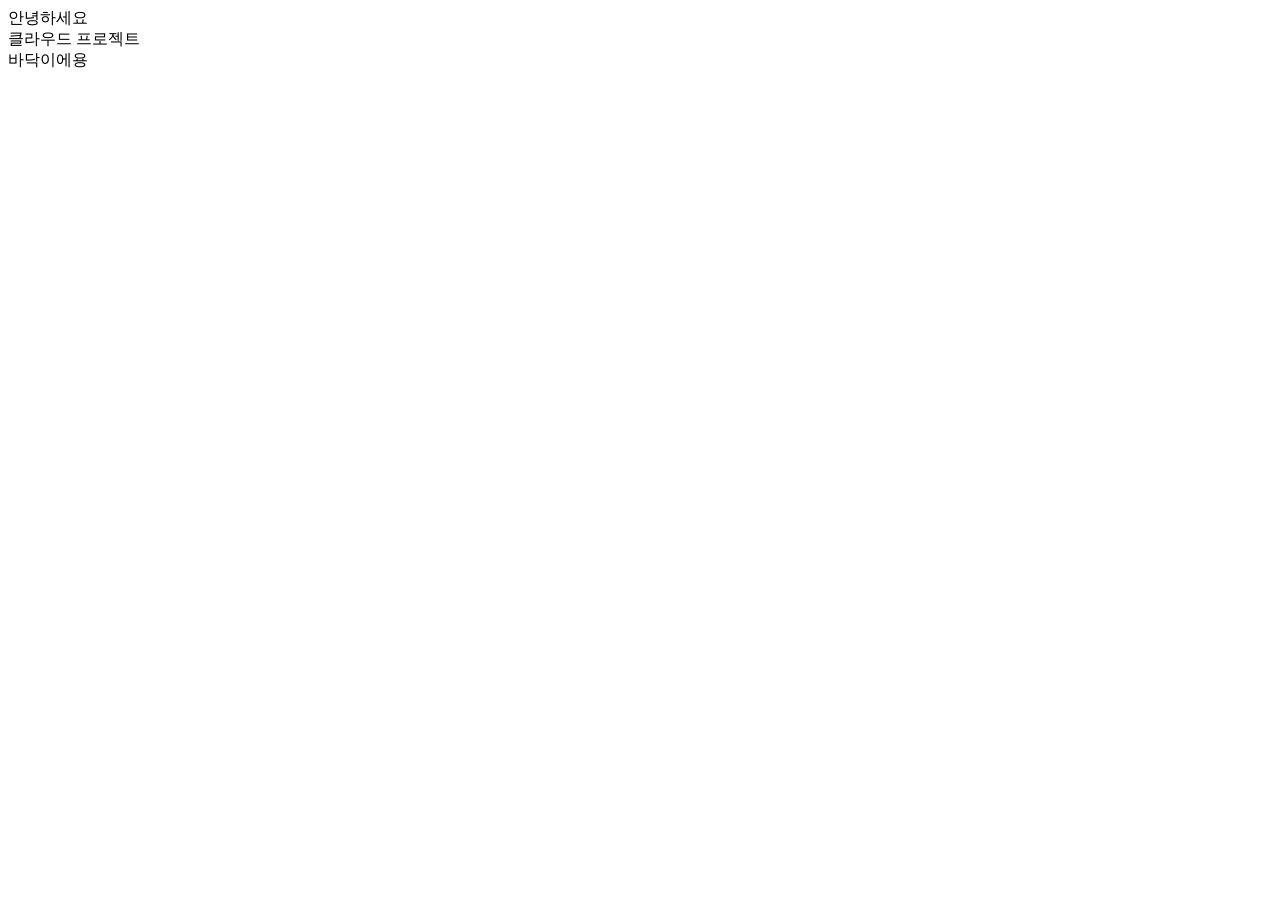
==== main/index.html @ 519db8eb "first commit" ====
<!DOCTYPE html>
<html lang="ko">
<head>
    <meta charset="UTF-8">
    <meta name="viewport" content="width=device-width, initial-scale=1.0">
    <title>
        쓰레기 분리배출 시스템
    </title>
</head>
<body>
<div class="header">
    안녕하세요
</div>
<div class="body">
    클라우드 프로젝트
</div>
<div class="footer">
    바닥이에용
</div>

</body>
</html>
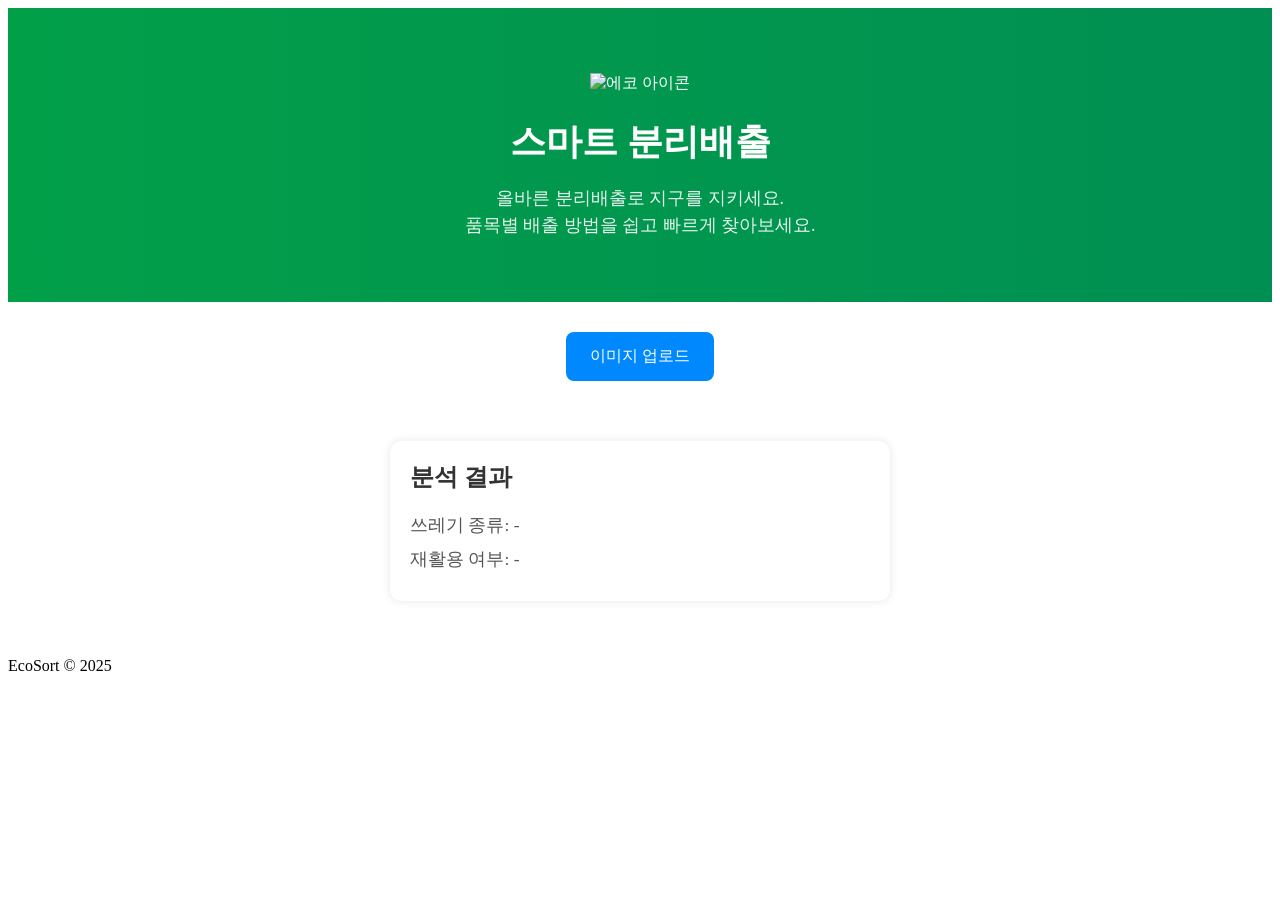
==== commit a593181d: "second" ====
--- a/main/index.html
+++ b/main/index.html
@@ -1,22 +1,74 @@
 <!DOCTYPE html>
 <html lang="ko">
 <head>
-    <meta charset="UTF-8">
-    <meta name="viewport" content="width=device-width, initial-scale=1.0">
+  <meta charset="UTF-8">
+  <meta name="viewport" content="width=device-width, initial-scale=1.0">
     <title>
-        쓰레기 분리배출 시스템
+        스마트 분리배출 시스템
     </title>
+
+    <link rel="icon" href="C:\Users\규혀니의 공부저장소\cloudproject\img\ChatGPT Image 2025년 11월 16일 오후 05_45_51.png" type="image/png">
+
+
+  <!-- CSS 연결 -->
+  <link rel="stylesheet" href="css/header.css">
+  <link rel="stylesheet" href="css/middle.css">
+  <link rel="stylesheet" href="css/upload.css">
+  <link rel="stylesheet" href="css/result.css">
 </head>
+
 <body>
-<div class="header">
-    안녕하세요
-</div>
-<div class="body">
-    클라우드 프로젝트
-</div>
-<div class="footer">
-    바닥이에용
-</div>
+
+  <!-- ======================== HEADER ======================== -->
+  <header class="site-header">
+    <div class="header-inner">
+      <!-- 아이콘 영역 -->
+      <div class="header-icon">
+        <img src="C:\Users\규혀니의 공부저장소\cloudproject\img\Image cycle.png" alt="에코 아이콘">
+      </div>
+
+      <!-- 텍스트 영역 -->
+      <h1 class="header-title">스마트 분리배출</h1>
+      <p class="header-desc">올바른 분리배출로 지구를 지키세요.<br>품목별 배출 방법을 쉽고 빠르게 찾아보세요.</p>
+    </div>
+  </header>
+
+  <!-- ======================== CONTENT ======================== -->
+  <main class="content">
+
+    <!-- 업로드 영역 -->
+    <section class="upload-section">
+      <div class="upload-box">
+        <label for="fileInput" class="upload-btn">이미지 업로드</label>
+        <input type="file" id="fileInput" accept="image/*">
+      </div>
+
+      <div class="preview-area">
+        <img id="previewImg" src="" alt="미리보기">
+      </div>
+    </section>
+
+    <!-- 결과 영역 -->
+    <section class="result-section">
+      <div class="result-box">
+        <h2>분석 결과</h2>
+        <p id="trashType">쓰레기 종류: -</p>
+        <p id="recycleType">재활용 여부: -</p>
+      </div>
+
+      <div id="loading" class="loading">AI 분석 중...</div>
+    </section>
+
+  </main>
+
+  <!-- ======================== FOOTER ======================== -->
+  <footer class="site-footer">
+    <p>EcoSort © 2025</p>
+  </footer>
+
+  <!-- JS -->
+  <script src="js/aws-config.js"></script>
+  <script src="js/indexjs.js"></script>
 
 </body>
 </html>
--- a/main/css/header.css
+++ b/main/css/header.css
@@ -0,0 +1,26 @@
+
+.site-header {
+  width: 100%;
+  background: linear-gradient(90deg, #029f49, #008f53);
+  padding: 45px 0;
+  text-align: center;
+  color: white;
+}
+
+.header-icon img {
+  width: 200px;
+  height: auto;
+  margin-top: 20px;
+}
+
+.header-title {
+  font-size: 36px;
+  font-weight: 700;
+  margin-bottom: 10px;
+}
+
+.header-desc {
+  font-size: 18px;
+  line-height: 1.5;
+  opacity: 0.9;
+}
--- a/main/css/middle.css
+++ b/main/css/middle.css
@@ -0,0 +1,13 @@
+.content {
+  display: flex;
+  flex-direction: column;
+  align-items: center;
+  padding: 0 20px;
+}
+
+.upload-section,
+.result-section {
+  width: 100%;
+  max-width: 500px;
+  margin-bottom: 40px;
+}
--- a/main/css/upload.css
+++ b/main/css/upload.css
@@ -0,0 +1,34 @@
+.upload-box {
+  margin-top: 30px;
+  text-align: center;
+}
+
+.upload-btn {
+  background-color: #0088ff;
+  color: white;
+  padding: 14px 24px;
+  border-radius: 8px;
+  cursor: pointer;
+  font-size: 1rem;
+  display: inline-block;
+}
+
+.upload-btn:hover {
+  background-color: #0066cc;
+}
+
+#fileInput {
+  display: none;
+}
+
+.preview-area {
+  margin-top: 20px;
+  text-align: center;
+}
+
+.preview-area img {
+  max-width: 100%;
+  border-radius: 8px;
+  box-shadow: 0px 4px 12px rgba(0,0,0,0.1);
+  display: none;
+}
--- a/main/css/result.css
+++ b/main/css/result.css
@@ -0,0 +1,28 @@
+.result-box {
+  background: white;
+  padding: 20px;
+  border-radius: 12px;
+  box-shadow: 0 0 10px rgba(0,0,0,0.1);
+  text-align: left;
+}
+
+.result-box h2 {
+  margin-top: 0;
+  font-size: 1.5rem;
+  color: #333;
+}
+
+.result-box p {
+  margin: 10px 0;
+  font-size: 1.1rem;
+  color: #555;
+}
+
+.loading {
+  margin-top: 20px;
+  color: #0077cc;
+  font-size: 1.2rem;
+  display: none;
+  text-align: center;
+}
+
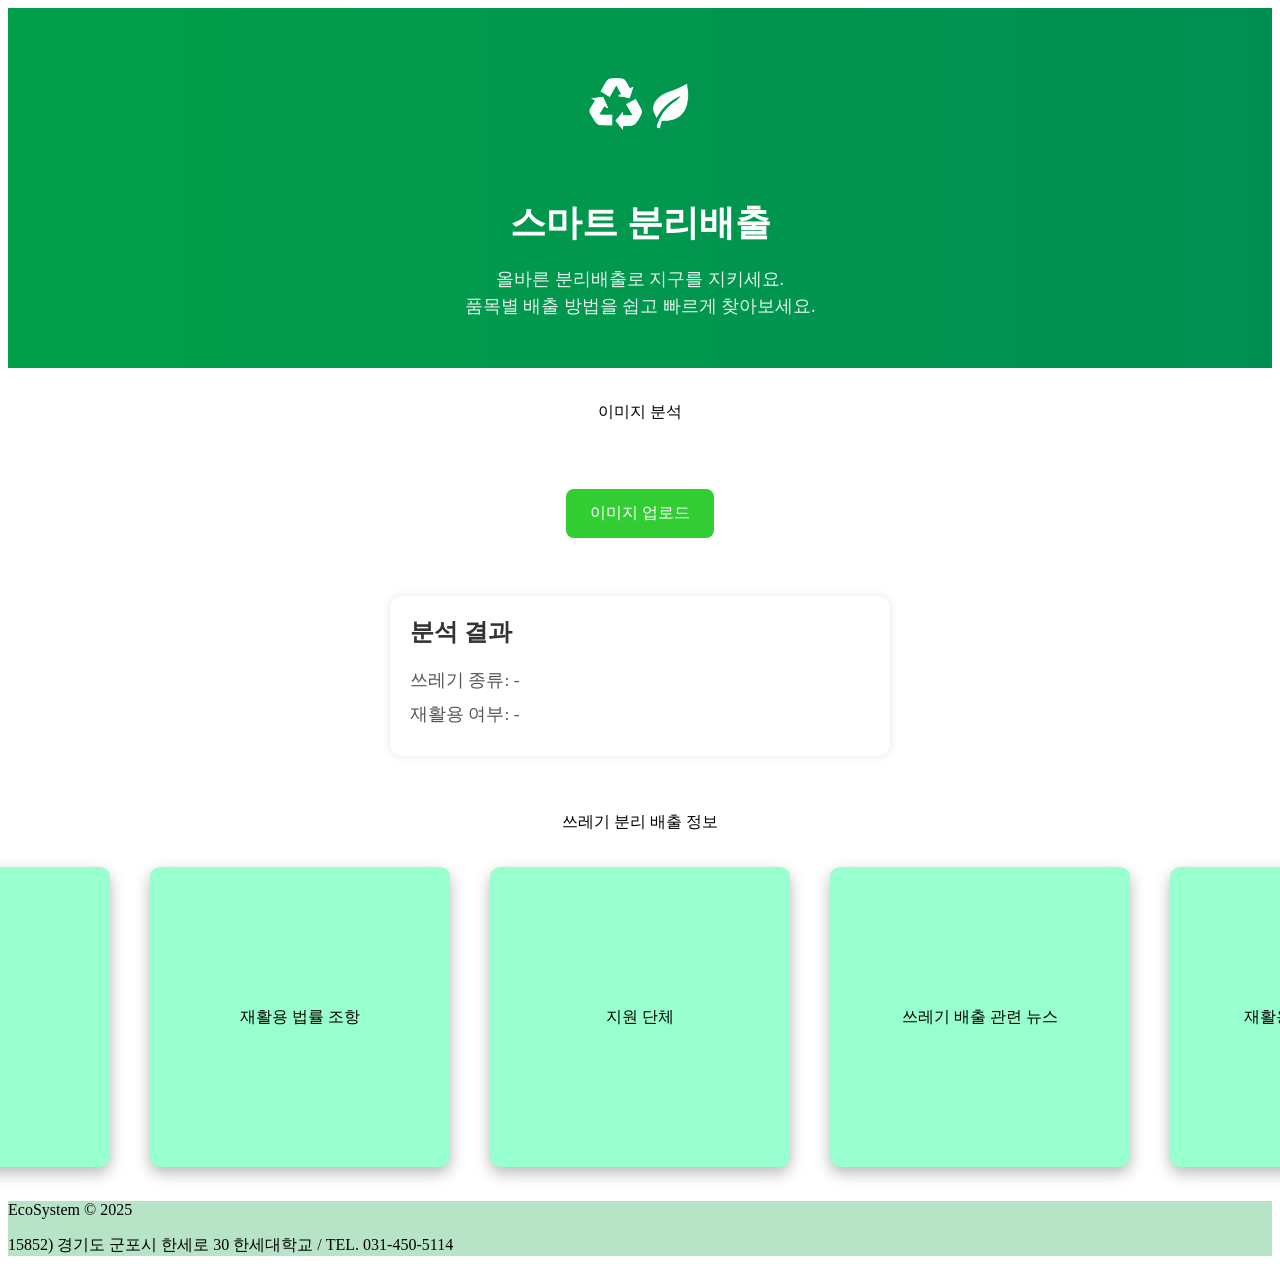
==== commit 1af5092b: "20251123" ====
--- a/main/index.html
+++ b/main/index.html
@@ -7,7 +7,7 @@
         스마트 분리배출 시스템
     </title>
 
-    <link rel="icon" href="C:\Users\규혀니의 공부저장소\cloudproject\img\ChatGPT Image 2025년 11월 16일 오후 05_45_51.png" type="image/png">
+    <link rel="icon" href="./img/ChatGPT Image 2025년 11월 16일 오후 05_45_51.png" type="image/png">
 
 
   <!-- CSS 연결 -->
@@ -15,16 +15,20 @@
   <link rel="stylesheet" href="css/middle.css">
   <link rel="stylesheet" href="css/upload.css">
   <link rel="stylesheet" href="css/result.css">
+  <link rel="stylesheet" href="css/footer.css">
 </head>
 
 <body>
 
   <!-- ======================== HEADER ======================== -->
-  <header class="site-header">
+<!-- <div>
+  <img class="hansei" src="C:\Users\규혀니의 공부저장소\cloudproject\img\tit_system.png" alt="한세로고">
+</div>  -->
+ <header class="site-header">
     <div class="header-inner">
       <!-- 아이콘 영역 -->
       <div class="header-icon">
-        <img src="C:\Users\규혀니의 공부저장소\cloudproject\img\Image cycle.png" alt="에코 아이콘">
+        <img src="./img/Image cycle.png" alt="에코 아이콘">
       </div>
 
       <!-- 텍스트 영역 -->
@@ -36,18 +40,23 @@
   <!-- ======================== CONTENT ======================== -->
   <main class="content">
 
+<br>
+<p>이미지 분석</p>
+
     <!-- 업로드 영역 -->
     <section class="upload-section">
+      <div class="preview-area">
+        <img id="previewImg" src="" alt="미리보기">
+      </div>
+
       <div class="upload-box">
         <label for="fileInput" class="upload-btn">이미지 업로드</label>
         <input type="file" id="fileInput" accept="image/*">
       </div>
 
-      <div class="preview-area">
-        <img id="previewImg" src="" alt="미리보기">
-      </div>
+      
     </section>
-
+<br>
     <!-- 결과 영역 -->
     <section class="result-section">
       <div class="result-box">
@@ -59,16 +68,30 @@
       <div id="loading" class="loading">AI 분석 중...</div>
     </section>
 
+     <!-- 쓰레기 분리 배출 정보 -->
+      <p>쓰레기 분리 배출 정보</p>
+      <br>
+     <div class="list">
+        <div id="label1">재활용 정의</div>
+        <div id="label2">재활용 법률 조항</div>
+        <div id="label3">지원 단체</div>
+        <div id="label4">쓰레기 배출 관련 뉴스</div>
+        <div id="label5">재활용 관련 커뮤니티 </div>
+
+     </div>
+
   </main>
-
+<br>
   <!-- ======================== FOOTER ======================== -->
   <footer class="site-footer">
-    <p>EcoSort © 2025</p>
+    <p>EcoSystem © 2025</p>
+    <p> 15852) 경기도 군포시 한세로 30 한세대학교 / TEL. 031-450-5114</p>
   </footer>
 
   <!-- JS -->
   <script src="js/aws-config.js"></script>
   <script src="js/indexjs.js"></script>
+  <script src="js/middle.js"></script>
 
 </body>
 </html>
--- a/main/css/header.css
+++ b/main/css/header.css
@@ -1,16 +1,21 @@
+/* 
+.hansei{
+background-color: ;
+} */
 
 .site-header {
   width: 100%;
   background: linear-gradient(90deg, #029f49, #008f53);
-  padding: 45px 0;
+  padding: 30px 0;
   text-align: center;
   color: white;
+  margin: 0;
 }
 
 .header-icon img {
   width: 200px;
   height: auto;
-  margin-top: 20px;
+  /* margin-top: 10px; */
 }
 
 .header-title {
@@ -23,4 +28,4 @@
   font-size: 18px;
   line-height: 1.5;
   opacity: 0.9;
-}
+}
--- a/main/css/middle.css
+++ b/main/css/middle.css
@@ -5,9 +5,106 @@
   padding: 0 20px;
 }
 
+.list{
+  display: flex;
+justify-content: center;  
+  gap: 40px;     
+}
+
+#label1{
+  width: 300px;
+  height: 300px;
+  background-color: #98FFCE;
+  border-radius: 10px;
+  box-shadow: 0 6px 15px rgba(0, 0, 0, 0.28);
+  color: rgb(0, 0, 0); 
+  text-align: center;
+  display: flex;
+  justify-content: center;  
+  align-items: center;
+
+}
+#label2{
+  width: 300px;
+  height: 300px;
+  background-color: #98FFCE;
+  border-radius: 10px;
+  box-shadow: 0 6px 15px rgba(0, 0, 0, 0.28);
+  color: rgb(0, 0, 0); 
+  text-align: center;
+  display: flex;
+  justify-content: center;  
+  align-items: center;
+
+}
+#label3{
+  width: 300px;
+  height: 300px;
+  background-color: #98FFCE;
+  border-radius: 10px;
+  box-shadow: 0 6px 15px rgba(0, 0, 0, 0.28);
+  color: rgb(0, 0, 0); 
+  text-align: center;
+  display: flex;
+  justify-content: center;  
+  align-items: center;
+
+}
+#label4{
+  width: 300px;
+  height: 300px;
+  background-color: #98FFCE;
+  border-radius: 10px;
+  box-shadow: 0 6px 15px rgba(0, 0, 0, 0.28);
+  color: rgb(0, 0, 0); 
+  text-align: center;
+  display: flex;
+  justify-content: center;  
+  align-items: center;
+
+}
+#label5{
+  width: 300px;
+  height: 300px;
+  background-color: #98FFCE;
+  border-radius: 10px;
+  box-shadow: 0 6px 15px rgba(0, 0, 0, 0.28);
+  color: rgb(0, 0, 0); 
+  text-align: center;
+  display: flex;
+  justify-content: center;  
+  align-items: center;
+
+}
+
+
+#label1:hover{
+  background-color: #58f3a8;
+}
+#label2:hover{
+  background-color: #58f3a8;
+}
+
+#label3:hover{
+  background-color: #58f3a8;
+}
+
+#label4:hover{
+  background-color: #58f3a8;
+}
+
+#label5:hover{
+  background-color: #58f3a8;
+}
+
+
 .upload-section,
 .result-section {
   width: 100%;
   max-width: 500px;
   margin-bottom: 40px;
 }
+.preview-area{
+  display:flex;
+  justify-content:center;
+}
--- a/main/css/upload.css
+++ b/main/css/upload.css
@@ -1,10 +1,16 @@
+/* .preview-area{
+    width: 500px;
+  height: 500px;
+
+} */
+
 .upload-box {
   margin-top: 30px;
   text-align: center;
 }
 
 .upload-btn {
-  background-color: #0088ff;
+  background-color: #32CD32;
   color: white;
   padding: 14px 24px;
   border-radius: 8px;
@@ -14,7 +20,7 @@
 }
 
 .upload-btn:hover {
-  background-color: #0066cc;
+  background-color: #219b21;
 }
 
 #fileInput {
--- a/main/css/footer.css
+++ b/main/css/footer.css
@@ -0,0 +1,5 @@
+.site-footer{
+    /* margin: 0; */
+    width: 100%;
+    background-color: #B7E4C7;
+}
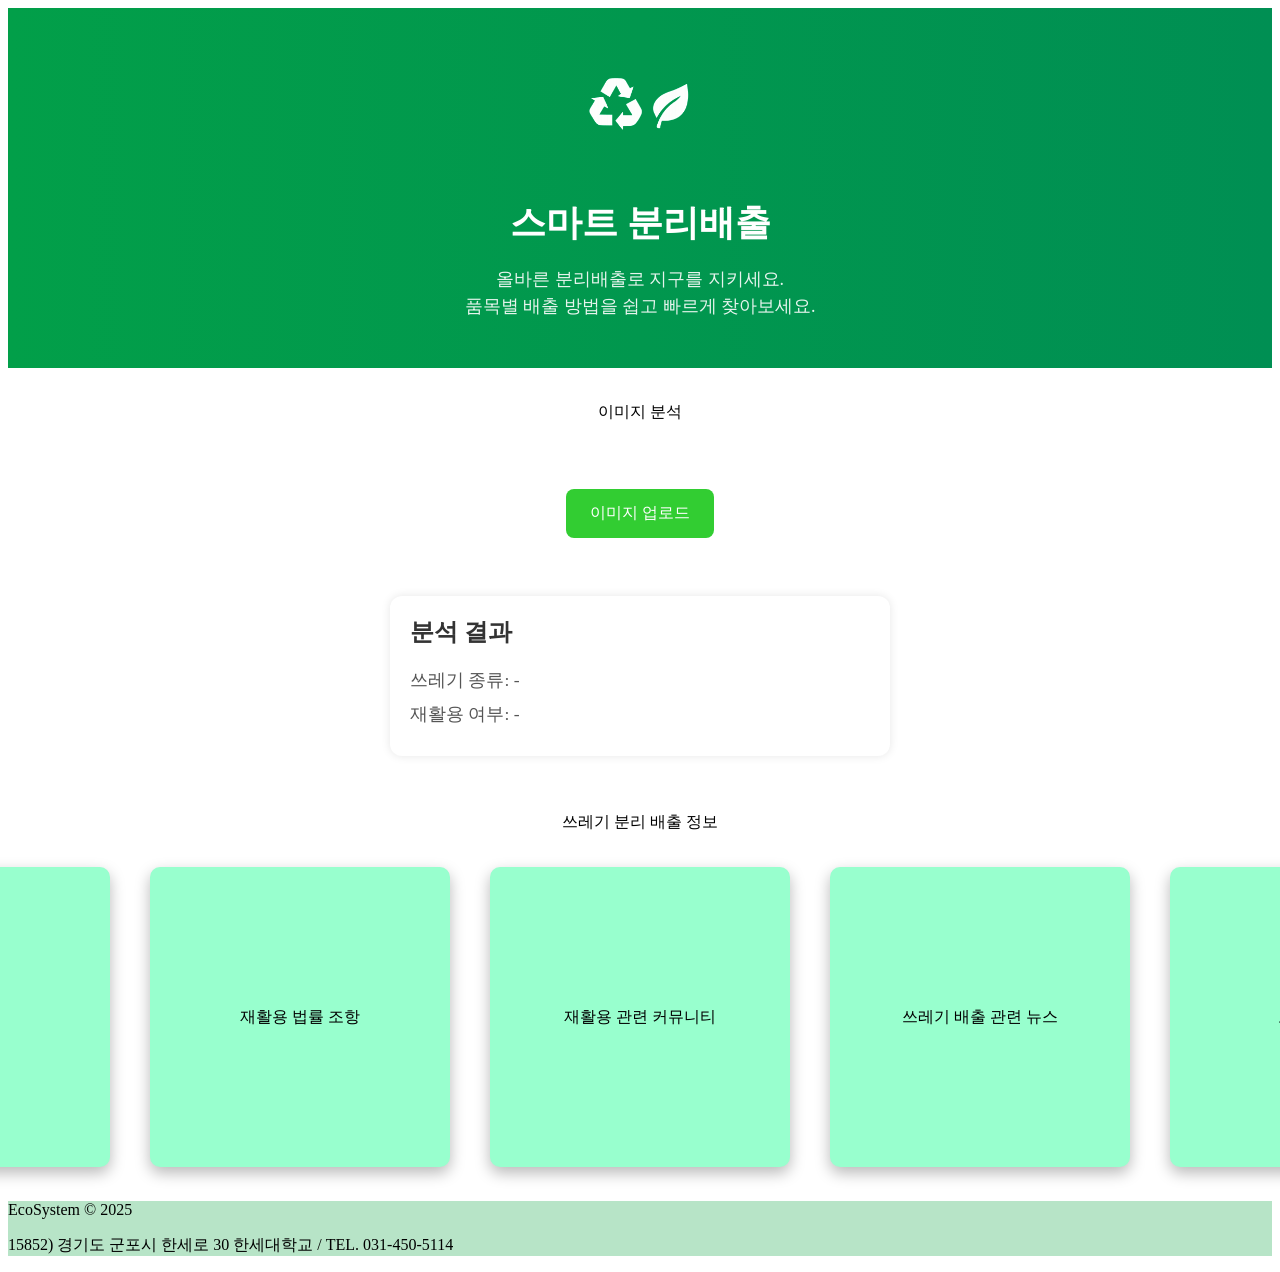
==== commit 38e0beb9: "20251124" ====
--- a/main/index.html
+++ b/main/index.html
@@ -74,9 +74,9 @@
      <div class="list">
         <div id="label1">재활용 정의</div>
         <div id="label2">재활용 법률 조항</div>
-        <div id="label3">지원 단체</div>
+        <div id="label3">재활용 관련 커뮤니티</div>
         <div id="label4">쓰레기 배출 관련 뉴스</div>
-        <div id="label5">재활용 관련 커뮤니티 </div>
+        <div id="label5">포인트 퀴즈 </div>
 
      </div>
 
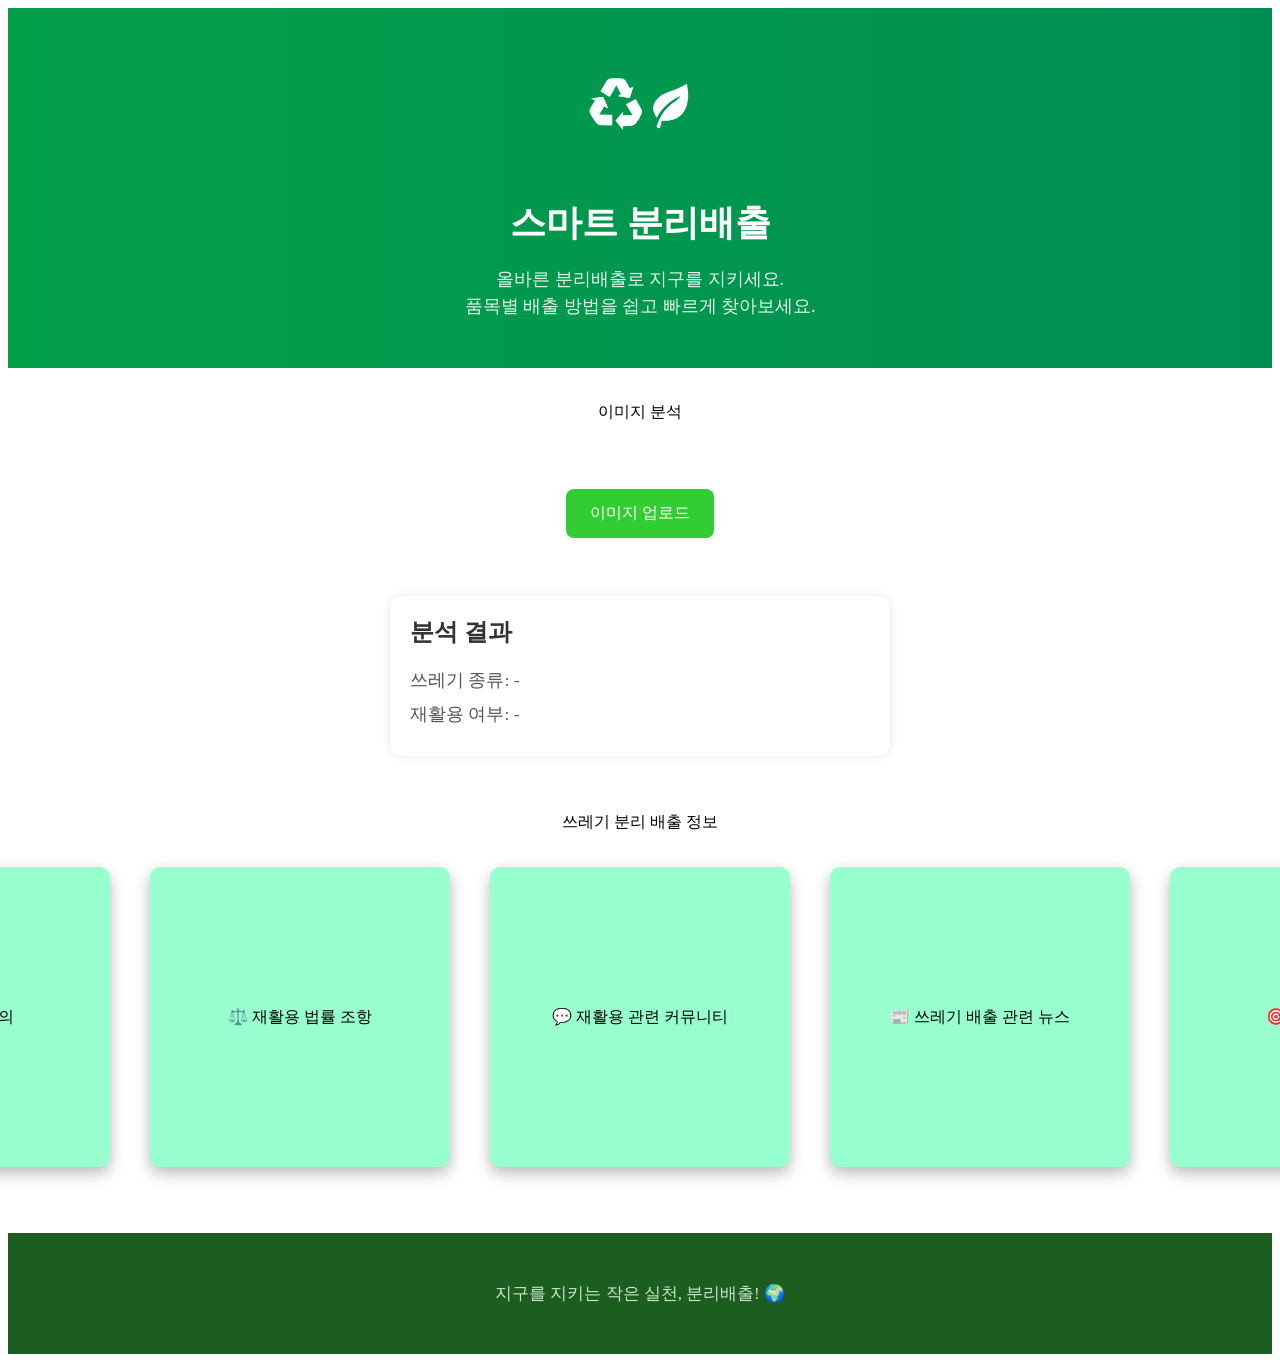
==== commit aeabf27b: "20251130" ====
--- a/main/index.html
+++ b/main/index.html
@@ -71,27 +71,28 @@
      <!-- 쓰레기 분리 배출 정보 -->
       <p>쓰레기 분리 배출 정보</p>
       <br>
-     <div class="list">
-        <div id="label1">재활용 정의</div>
-        <div id="label2">재활용 법률 조항</div>
-        <div id="label3">재활용 관련 커뮤니티</div>
-        <div id="label4">쓰레기 배출 관련 뉴스</div>
-        <div id="label5">포인트 퀴즈 </div>
+        <div class="list">
+            <div id="label1">♻️ 재활용 정의</div>
+            <div id="label2">⚖️ 재활용 법률 조항</div>
+            <div id="label3">💬 재활용 관련 커뮤니티</div>
+            <div id="label4">📰 쓰레기 배출 관련 뉴스</div>
+            <div id="label5">🎯 포인트 퀴즈</div>
+        </div>
 
-     </div>
 
   </main>
 <br>
   <!-- ======================== FOOTER ======================== -->
-  <footer class="site-footer">
-    <p>EcoSystem © 2025</p>
-    <p> 15852) 경기도 군포시 한세로 30 한세대학교 / TEL. 031-450-5114</p>
-  </footer>
+    <footer class="site-footer">
+        <p>지구를 지키는 작은 실천, 분리배출! 🌍</p>
+    </footer>
+
 
   <!-- JS -->
   <script src="js/aws-config.js"></script>
   <script src="js/indexjs.js"></script>
   <script src="js/middle.js"></script>
 
+
 </body>
 </html>
--- a/main/css/footer.css
+++ b/main/css/footer.css
@@ -1,5 +1,12 @@
-.site-footer{
-    /* margin: 0; */
-    width: 100%;
-    background-color: #B7E4C7;
+.site-footer {
+    background: #1b5e20;
+    color: white;
+    padding: 2rem 1.5rem;
+    text-align: center;
+    margin-top: 3rem;
+}
+
+.site-footer p {
+    color: #c8e6c9;
+    font-size: 1.05rem;
 }
